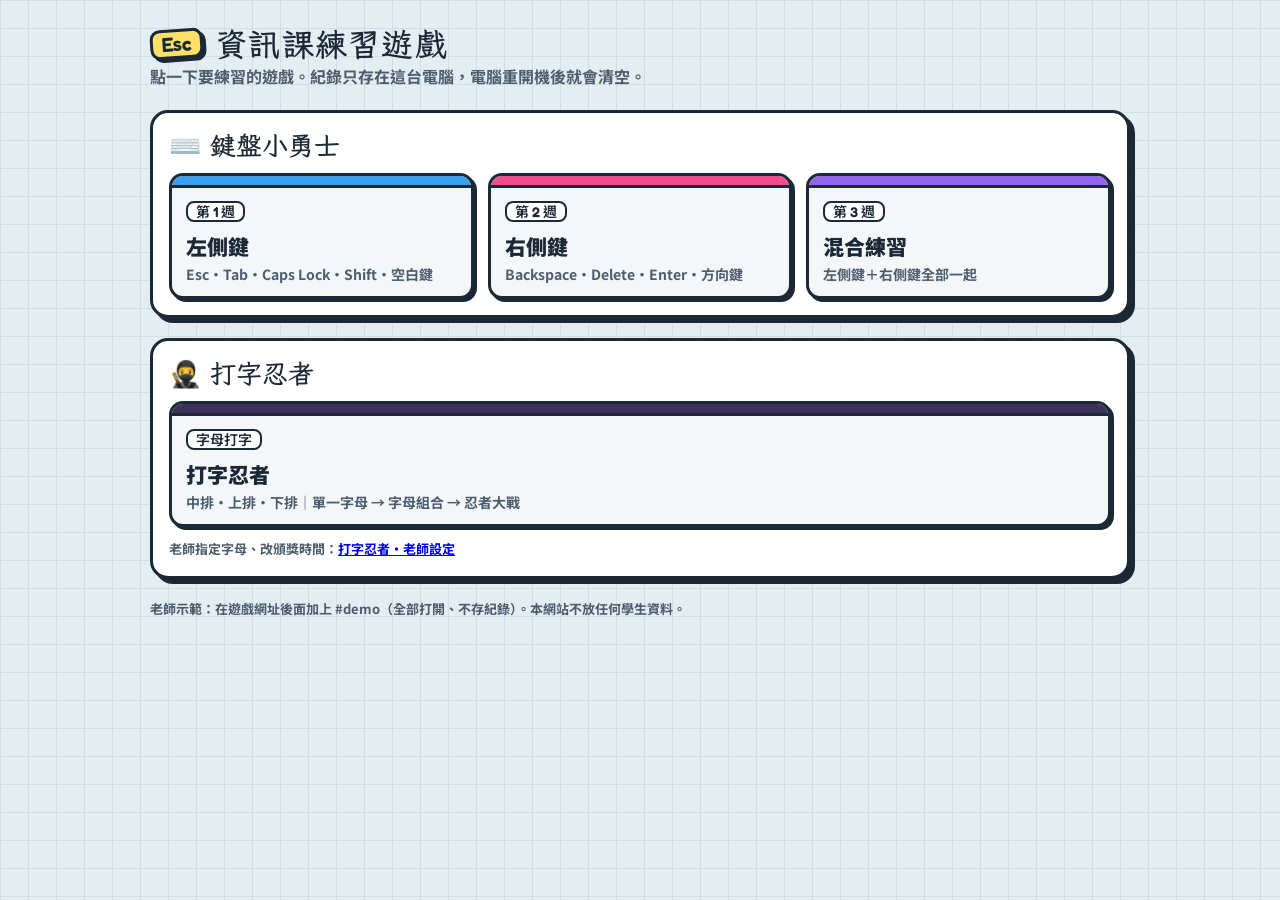
==== index.html @ ba7593b7 "新增打字忍者 v1.1 與老師設定頁 - typing-ninja.html：字母打字（第一關單一字母、第二關字母組合、第三關打字忍者），打字欄位訓練切換英文輸入法 - typing-setup.ht" ====
<!doctype html>
<html lang="zh-Hant">
<head>
<meta charset="utf-8">
<meta name="viewport" content="width=device-width, initial-scale=1">
<title>資訊課練習遊戲</title>
<link rel="preconnect" href="https://fonts.googleapis.com">
<link rel="preconnect" href="https://fonts.gstatic.com" crossorigin>
<link rel="stylesheet" href="https://fonts.googleapis.com/css2?family=Fredoka:wght@600&family=LXGW+WenKai+TC:wght@700&family=Noto+Sans+TC:wght@400;700;900&display=swap">
<style>
:root{--paper:#E3EDF2;--grid:#D0DEE6;--ink:#1B2836;--soft:#4C5D6E;--card:#fff;--wash:#F3F7FA;--hl:#FFE066;
  --c1:#3A9FEF;--c2:#EE4F8B;--c3:#9466EE;color-scheme:light}
*{box-sizing:border-box}
body{margin:0;min-height:100vh;background:var(--paper);
  background-image:linear-gradient(var(--grid) 1px,transparent 1px),linear-gradient(90deg,var(--grid) 1px,transparent 1px);
  background-size:28px 28px;color:var(--ink);font:16px/1.6 'Noto Sans TC','Microsoft JhengHei',sans-serif;padding:24px 16px}
.wrap{max-width:980px;margin:0 auto;display:grid;gap:20px}
h1,h2{font-family:'LXGW WenKai TC','Noto Sans TC',sans-serif;margin:0;line-height:1.25}
.brand{display:flex;align-items:center;gap:12px;flex-wrap:wrap}
.brand h1{font-size:32px;letter-spacing:.04em}
.tag{display:inline-block;background:var(--hl);border:3px solid var(--ink);border-radius:10px;padding:0 8px;box-shadow:3px 3px 0 var(--ink);font:600 20px 'Fredoka',sans-serif;transform:rotate(-4deg)}
.sub{color:var(--soft);font-weight:700;margin:0}
.unit{background:var(--card);border:3px solid var(--ink);border-radius:18px;box-shadow:5px 5px 0 var(--ink);padding:16px;display:grid;gap:12px}
.unit h2{font-size:26px}
.games{display:grid;grid-template-columns:repeat(auto-fit,minmax(240px,1fr));gap:14px}
a.game{display:flex;flex-direction:column;text-decoration:none;color:var(--ink);border:3px solid var(--ink);border-radius:14px;overflow:hidden;box-shadow:3px 3px 0 var(--ink);background:var(--wash);transition:transform .08s}
a.game:hover{background:var(--hl);transform:translate(-1px,-1px)}
a.game:active{transform:translate(2px,2px);box-shadow:1px 1px 0 var(--ink)}
a.game:focus-visible{outline:3px solid var(--c1);outline-offset:3px}
.band{height:12px;border-bottom:3px solid var(--ink)}
.body{padding:10px 14px}
.week{font:600 14px 'Fredoka','Noto Sans TC',sans-serif;background:#fff;border:2px solid var(--ink);border-radius:8px;padding:0 8px}
.name{display:block;font-weight:900;font-size:21px;margin-top:6px}
.keys{display:block;color:var(--soft);font-size:14px;font-weight:700}
.note{font-size:13px;color:var(--soft);font-weight:700;margin:0}
</style>
</head>
<body>
<div class="wrap">
  <header>
    <div class="brand"><span class="tag">Esc</span><h1>資訊課練習遊戲</h1></div>
    <p class="sub">點一下要練習的遊戲。紀錄只存在這台電腦，電腦重開機後就會清空。</p>
  </header>

  <section class="unit">
    <h2>⌨️ 鍵盤小勇士</h2>
    <div class="games">
      <a class="game" href="keyboard-w1.html"><span class="band" style="background:var(--c1)"></span>
        <span class="body"><span class="week">第 1 週</span><span class="name">左側鍵</span><span class="keys">Esc・Tab・Caps Lock・Shift・空白鍵</span></span></a>
      <a class="game" href="keyboard-w2.html"><span class="band" style="background:var(--c2)"></span>
        <span class="body"><span class="week">第 2 週</span><span class="name">右側鍵</span><span class="keys">Backspace・Delete・Enter・方向鍵</span></span></a>
      <a class="game" href="keyboard-w3.html"><span class="band" style="background:var(--c3)"></span>
        <span class="body"><span class="week">第 3 週</span><span class="name">混合練習</span><span class="keys">左側鍵＋右側鍵全部一起</span></span></a>
    </div>
  </section>

  <section class="unit">
    <h2>🥷 打字忍者</h2>
    <div class="games">
      <a class="game" href="typing-ninja.html"><span class="band" style="background:#3B2F5C"></span>
        <span class="body"><span class="week">字母打字</span><span class="name">打字忍者</span><span class="keys">中排・上排・下排｜單一字母 → 字母組合 → 忍者大戰</span></span></a>
    </div>
    <p class="note">老師指定字母、改頒獎時間：<a href="typing-setup.html">打字忍者・老師設定</a></p>
  </section>

  <p class="note">老師示範：在遊戲網址後面加上 #demo（全部打開、不存紀錄）。本網站不放任何學生資料。</p>
</div>
</body>
</html>
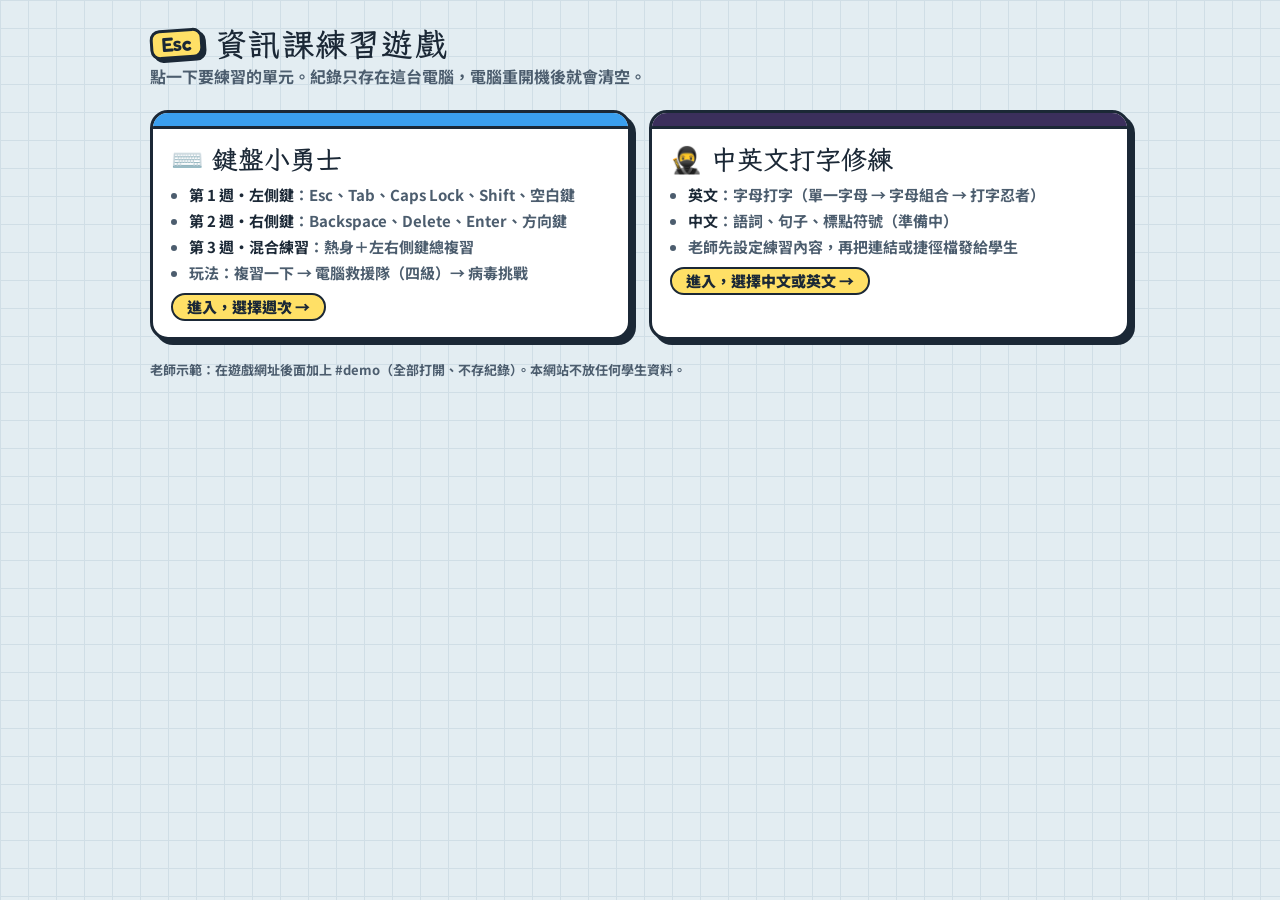
==== commit fe047407: "網站改版：目錄分類頁、教師設定頁重排、捷徑檔、回上頁按鈕 - index.html：鍵盤小勇士、中英文打字修練各一張卡片（條列主要內容） - keyboard.html：三週選擇頁，顯示這台電腦的進度" ====
--- a/index.html
+++ b/index.html
@@ -7,61 +7,39 @@
 <link rel="preconnect" href="https://fonts.googleapis.com">
 <link rel="preconnect" href="https://fonts.gstatic.com" crossorigin>
 <link rel="stylesheet" href="https://fonts.googleapis.com/css2?family=Fredoka:wght@600&family=LXGW+WenKai+TC:wght@700&family=Noto+Sans+TC:wght@400;700;900&display=swap">
-<style>
-:root{--paper:#E3EDF2;--grid:#D0DEE6;--ink:#1B2836;--soft:#4C5D6E;--card:#fff;--wash:#F3F7FA;--hl:#FFE066;
-  --c1:#3A9FEF;--c2:#EE4F8B;--c3:#9466EE;color-scheme:light}
-*{box-sizing:border-box}
-body{margin:0;min-height:100vh;background:var(--paper);
-  background-image:linear-gradient(var(--grid) 1px,transparent 1px),linear-gradient(90deg,var(--grid) 1px,transparent 1px);
-  background-size:28px 28px;color:var(--ink);font:16px/1.6 'Noto Sans TC','Microsoft JhengHei',sans-serif;padding:24px 16px}
-.wrap{max-width:980px;margin:0 auto;display:grid;gap:20px}
-h1,h2{font-family:'LXGW WenKai TC','Noto Sans TC',sans-serif;margin:0;line-height:1.25}
-.brand{display:flex;align-items:center;gap:12px;flex-wrap:wrap}
-.brand h1{font-size:32px;letter-spacing:.04em}
-.tag{display:inline-block;background:var(--hl);border:3px solid var(--ink);border-radius:10px;padding:0 8px;box-shadow:3px 3px 0 var(--ink);font:600 20px 'Fredoka',sans-serif;transform:rotate(-4deg)}
-.sub{color:var(--soft);font-weight:700;margin:0}
-.unit{background:var(--card);border:3px solid var(--ink);border-radius:18px;box-shadow:5px 5px 0 var(--ink);padding:16px;display:grid;gap:12px}
-.unit h2{font-size:26px}
-.games{display:grid;grid-template-columns:repeat(auto-fit,minmax(240px,1fr));gap:14px}
-a.game{display:flex;flex-direction:column;text-decoration:none;color:var(--ink);border:3px solid var(--ink);border-radius:14px;overflow:hidden;box-shadow:3px 3px 0 var(--ink);background:var(--wash);transition:transform .08s}
-a.game:hover{background:var(--hl);transform:translate(-1px,-1px)}
-a.game:active{transform:translate(2px,2px);box-shadow:1px 1px 0 var(--ink)}
-a.game:focus-visible{outline:3px solid var(--c1);outline-offset:3px}
-.band{height:12px;border-bottom:3px solid var(--ink)}
-.body{padding:10px 14px}
-.week{font:600 14px 'Fredoka','Noto Sans TC',sans-serif;background:#fff;border:2px solid var(--ink);border-radius:8px;padding:0 8px}
-.name{display:block;font-weight:900;font-size:21px;margin-top:6px}
-.keys{display:block;color:var(--soft);font-size:14px;font-weight:700}
-.note{font-size:13px;color:var(--soft);font-weight:700;margin:0}
-</style>
+<link rel="stylesheet" href="site.css">
 </head>
 <body>
 <div class="wrap">
   <header>
     <div class="brand"><span class="tag">Esc</span><h1>資訊課練習遊戲</h1></div>
-    <p class="sub">點一下要練習的遊戲。紀錄只存在這台電腦，電腦重開機後就會清空。</p>
+    <p class="sub">點一下要練習的單元。紀錄只存在這台電腦，電腦重開機後就會清空。</p>
   </header>
 
-  <section class="unit">
-    <h2>⌨️ 鍵盤小勇士</h2>
-    <div class="games">
-      <a class="game" href="keyboard-w1.html"><span class="band" style="background:var(--c1)"></span>
-        <span class="body"><span class="week">第 1 週</span><span class="name">左側鍵</span><span class="keys">Esc・Tab・Caps Lock・Shift・空白鍵</span></span></a>
-      <a class="game" href="keyboard-w2.html"><span class="band" style="background:var(--c2)"></span>
-        <span class="body"><span class="week">第 2 週</span><span class="name">右側鍵</span><span class="keys">Backspace・Delete・Enter・方向鍵</span></span></a>
-      <a class="game" href="keyboard-w3.html"><span class="band" style="background:var(--c3)"></span>
-        <span class="body"><span class="week">第 3 週</span><span class="name">混合練習</span><span class="keys">左側鍵＋右側鍵全部一起</span></span></a>
-    </div>
-  </section>
+  <div class="tiles">
+    <a class="tile" href="keyboard.html"><span class="band" style="background:var(--c1)"></span>
+      <span class="body">
+        <h2>⌨️ 鍵盤小勇士</h2>
+        <ul>
+          <li><b>第 1 週・左側鍵</b>：Esc、Tab、Caps Lock、Shift、空白鍵</li>
+          <li><b>第 2 週・右側鍵</b>：Backspace、Delete、Enter、方向鍵</li>
+          <li><b>第 3 週・混合練習</b>：熱身＋左右側鍵總複習</li>
+          <li>玩法：複習一下 → 電腦救援隊（四級）→ 病毒挑戰</li>
+        </ul>
+        <span class="go">進入，選擇週次 →</span>
+      </span></a>
 
-  <section class="unit">
-    <h2>🥷 打字忍者</h2>
-    <div class="games">
-      <a class="game" href="typing-ninja.html"><span class="band" style="background:#3B2F5C"></span>
-        <span class="body"><span class="week">字母打字</span><span class="name">打字忍者</span><span class="keys">中排・上排・下排｜單一字母 → 字母組合 → 忍者大戰</span></span></a>
-    </div>
-    <p class="note">老師指定字母、改頒獎時間：<a href="typing-setup.html">打字忍者・老師設定</a></p>
-  </section>
+    <a class="tile" href="typing.html"><span class="band" style="background:var(--c4)"></span>
+      <span class="body">
+        <h2>🥷 中英文打字修練</h2>
+        <ul>
+          <li><b>英文</b>：字母打字（單一字母 → 字母組合 → 打字忍者）</li>
+          <li><b>中文</b>：語詞、句子、標點符號（準備中）</li>
+          <li>老師先設定練習內容，再把連結或捷徑檔發給學生</li>
+        </ul>
+        <span class="go">進入，選擇中文或英文 →</span>
+      </span></a>
+  </div>
 
   <p class="note">老師示範：在遊戲網址後面加上 #demo（全部打開、不存紀錄）。本網站不放任何學生資料。</p>
 </div>
--- a/site.css
+++ b/site.css
@@ -0,0 +1,46 @@
+/* 資訊課網站：目錄頁、分類頁、老師設定頁共用樣式（遊戲頁各自獨立） */
+:root{--paper:#E3EDF2;--grid:#D0DEE6;--ink:#1B2836;--soft:#4C5D6E;--card:#fff;--wash:#F3F7FA;--hl:#FFE066;--good:#1FA963;--bad:#E5484D;
+  --c1:#3A9FEF;--c2:#EE4F8B;--c3:#9466EE;--c4:#3B2F5C;--c5:#1FA963;--case:#26323F;--dim:#D9E1E8;--edge:#AEBBC7;color-scheme:light}
+*{box-sizing:border-box}
+body{margin:0;min-height:100vh;background:var(--paper);background-image:linear-gradient(var(--grid) 1px,transparent 1px),linear-gradient(90deg,var(--grid) 1px,transparent 1px);
+  background-size:28px 28px;color:var(--ink);font:16px/1.6 'Noto Sans TC','Microsoft JhengHei',sans-serif;padding:24px 16px 40px}
+.wrap{max-width:980px;margin:0 auto;display:grid;gap:20px}
+h1,h2,h3{font-family:'LXGW WenKai TC','Noto Sans TC',sans-serif;margin:0;line-height:1.25;text-wrap:balance}
+p{margin:0}
+a{color:inherit}
+.brand{display:flex;align-items:center;gap:12px;flex-wrap:wrap}
+.brand h1{font-size:32px;letter-spacing:.04em}
+.tag{display:inline-block;background:var(--hl);border:3px solid var(--ink);border-radius:10px;padding:0 8px;box-shadow:3px 3px 0 var(--ink);font:600 20px 'Fredoka',sans-serif;transform:rotate(-4deg)}
+.crumb{font-size:14px;font-weight:700;color:var(--soft)}
+.crumb a{color:var(--soft)}
+.sub{color:var(--soft);font-weight:700}
+.note{font-size:13px;color:var(--soft);font-weight:700}
+.card{background:var(--card);border:3px solid var(--ink);border-radius:18px;box-shadow:5px 5px 0 var(--ink);padding:18px;display:grid;gap:12px}
+
+/* 大卡片（目錄、分類） */
+.tiles{display:grid;grid-template-columns:repeat(auto-fit,minmax(280px,1fr));gap:18px}
+a.tile,div.tile{display:flex;flex-direction:column;text-decoration:none;color:var(--ink);background:var(--card);border:3px solid var(--ink);border-radius:18px;box-shadow:5px 5px 0 var(--ink);overflow:hidden;transition:transform .08s}
+a.tile:hover{transform:translate(-2px,-2px);box-shadow:7px 7px 0 var(--ink)}
+a.tile:active{transform:translate(2px,2px);box-shadow:2px 2px 0 var(--ink)}
+a.tile:focus-visible,.btn:focus-visible,.k:focus-visible{outline:3px solid var(--c1);outline-offset:3px}
+.tile .band{height:16px;border-bottom:3px solid var(--ink)}
+.tile .body{padding:14px 18px 16px;display:grid;gap:8px}
+.tile h2{font-size:26px;display:flex;align-items:center;gap:8px}
+.tile ul{margin:0;padding-left:1.2em;font-size:15px;font-weight:700;color:var(--soft);display:grid;gap:2px}
+.tile li b{color:var(--ink)}
+.tile .go{justify-self:start;font-weight:900;background:var(--hl);border:2px solid var(--ink);border-radius:999px;padding:0 14px;font-size:15px}
+div.tile.off{opacity:.6}
+div.tile.off .go{background:var(--wash)}
+.pill{display:inline-block;font:600 13px 'Fredoka','Noto Sans TC',sans-serif;background:#fff;border:2px solid var(--ink);border-radius:8px;padding:0 8px}
+.prog{display:flex;flex-wrap:wrap;gap:6px;font-size:13px;font-weight:900}
+.prog span{border:2px solid var(--ink);border-radius:999px;padding:0 8px;background:var(--wash)}
+.prog span.on{background:var(--hl)}
+
+/* 按鈕與頁尾導覽 */
+.btn{display:inline-flex;align-items:center;gap:6px;font:700 15px 'Noto Sans TC',sans-serif;padding:6px 16px;border:3px solid var(--ink);border-radius:12px;background:var(--card);color:var(--ink);box-shadow:3px 3px 0 var(--ink);cursor:pointer;text-decoration:none}
+.btn:hover{background:var(--wash)}
+.btn:active{transform:translate(2px,2px);box-shadow:1px 1px 0 var(--ink)}
+.btn.primary{background:var(--hl)}
+.btn:disabled{opacity:.45;cursor:not-allowed}
+.row{display:flex;gap:10px;flex-wrap:wrap;align-items:center}
+.footnav{display:flex;gap:10px;flex-wrap:wrap;justify-content:center;padding-top:8px;border-top:3px dashed var(--edge);margin-top:4px}
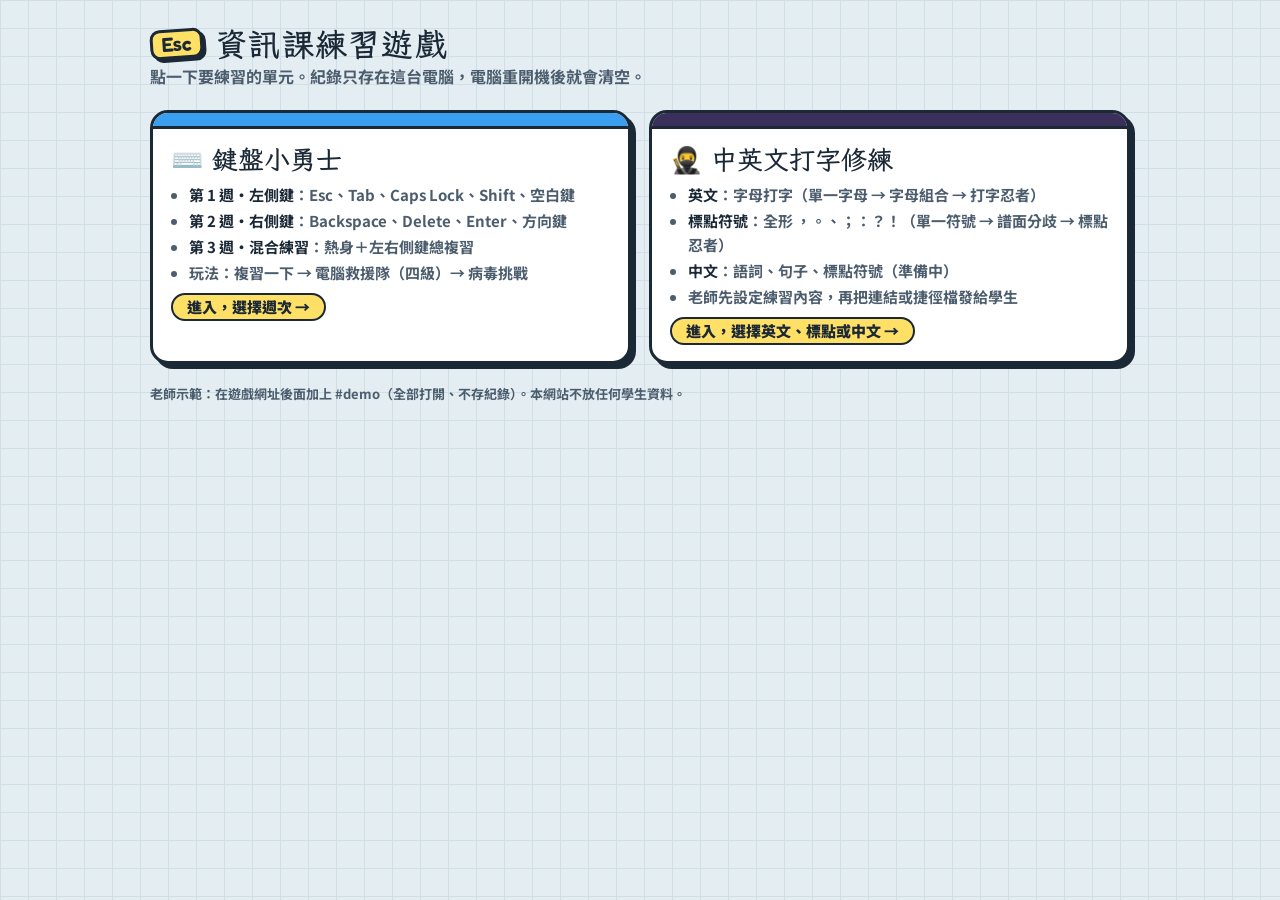
==== commit 3e36db76: "新增標點符號大挑戰；打字第一關不限時、正數計時；忍者打錯不扣命、修正關卡數字與殘影 Co-Authored-By: Claude Opus 5.5 <noreply@anthropic.com> Cl" ====
--- a/index.html
+++ b/index.html
@@ -34,10 +34,11 @@
         <h2>🥷 中英文打字修練</h2>
         <ul>
           <li><b>英文</b>：字母打字（單一字母 → 字母組合 → 打字忍者）</li>
+          <li><b>標點符號</b>：全形 ，。、；：？！（單一符號 → 譜面分歧 → 標點忍者）</li>
           <li><b>中文</b>：語詞、句子、標點符號（準備中）</li>
           <li>老師先設定練習內容，再把連結或捷徑檔發給學生</li>
         </ul>
-        <span class="go">進入，選擇中文或英文 →</span>
+        <span class="go">進入，選擇英文、標點或中文 →</span>
       </span></a>
   </div>
 
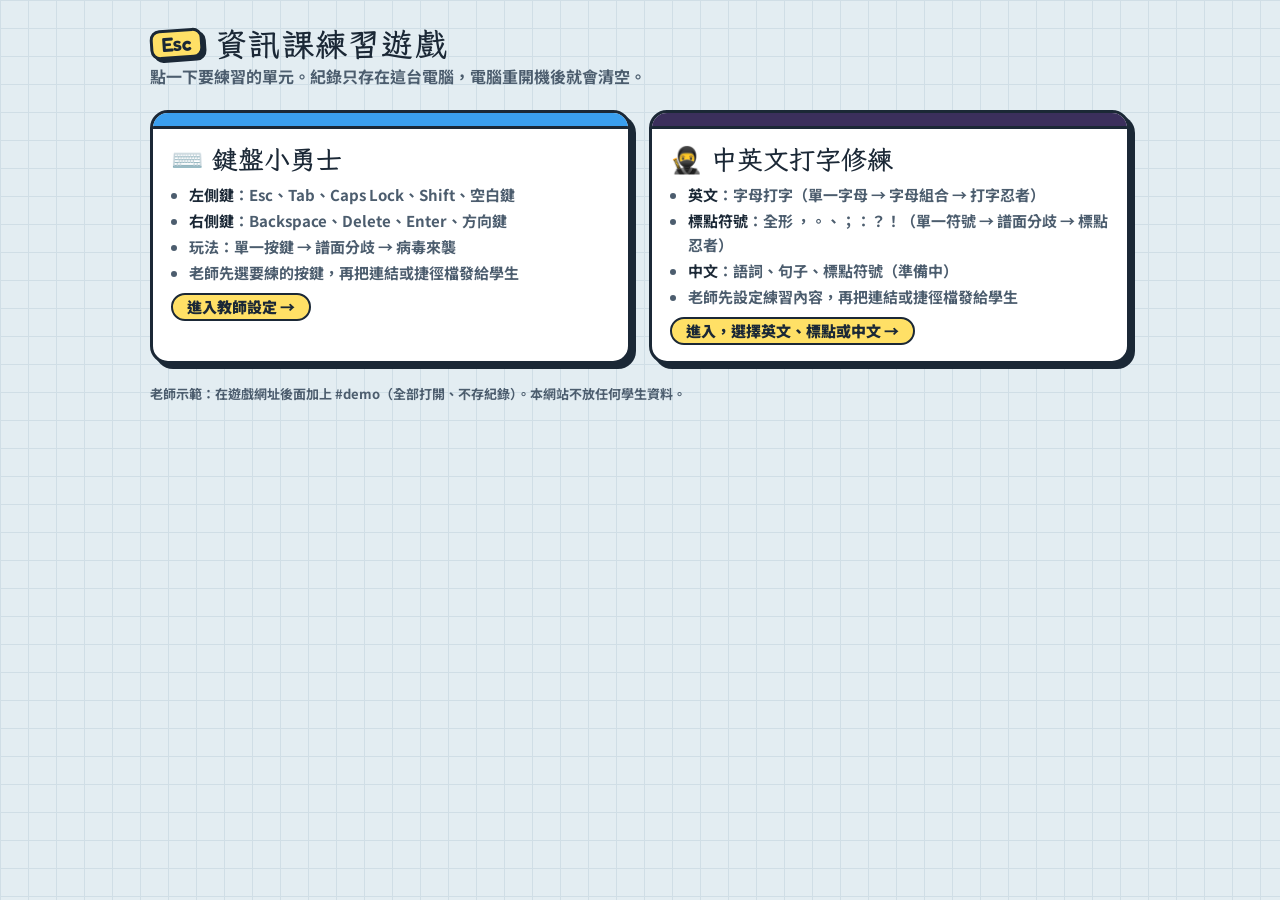
==== commit 1119e8a7: "鍵盤小勇士改版、取消自動頒獎、快速選複選、選字虛線 - 鍵盤小勇士：keyboard.html 改成教師設定（選按鍵→學生連結／捷徑檔）；新遊戲 keyboard-hero.html   和打字同一份" ====
--- a/index.html
+++ b/index.html
@@ -21,12 +21,12 @@
       <span class="body">
         <h2>⌨️ 鍵盤小勇士</h2>
         <ul>
-          <li><b>第 1 週・左側鍵</b>：Esc、Tab、Caps Lock、Shift、空白鍵</li>
-          <li><b>第 2 週・右側鍵</b>：Backspace、Delete、Enter、方向鍵</li>
-          <li><b>第 3 週・混合練習</b>：熱身＋左右側鍵總複習</li>
-          <li>玩法：複習一下 → 電腦救援隊（四級）→ 病毒挑戰</li>
+          <li><b>左側鍵</b>：Esc、Tab、Caps Lock、Shift、空白鍵</li>
+          <li><b>右側鍵</b>：Backspace、Delete、Enter、方向鍵</li>
+          <li>玩法：單一按鍵 → 譜面分歧 → 病毒來襲</li>
+          <li>老師先選要練的按鍵，再把連結或捷徑檔發給學生</li>
         </ul>
-        <span class="go">進入，選擇週次 →</span>
+        <span class="go">進入教師設定 →</span>
       </span></a>
 
     <a class="tile" href="typing.html"><span class="band" style="background:var(--c4)"></span>
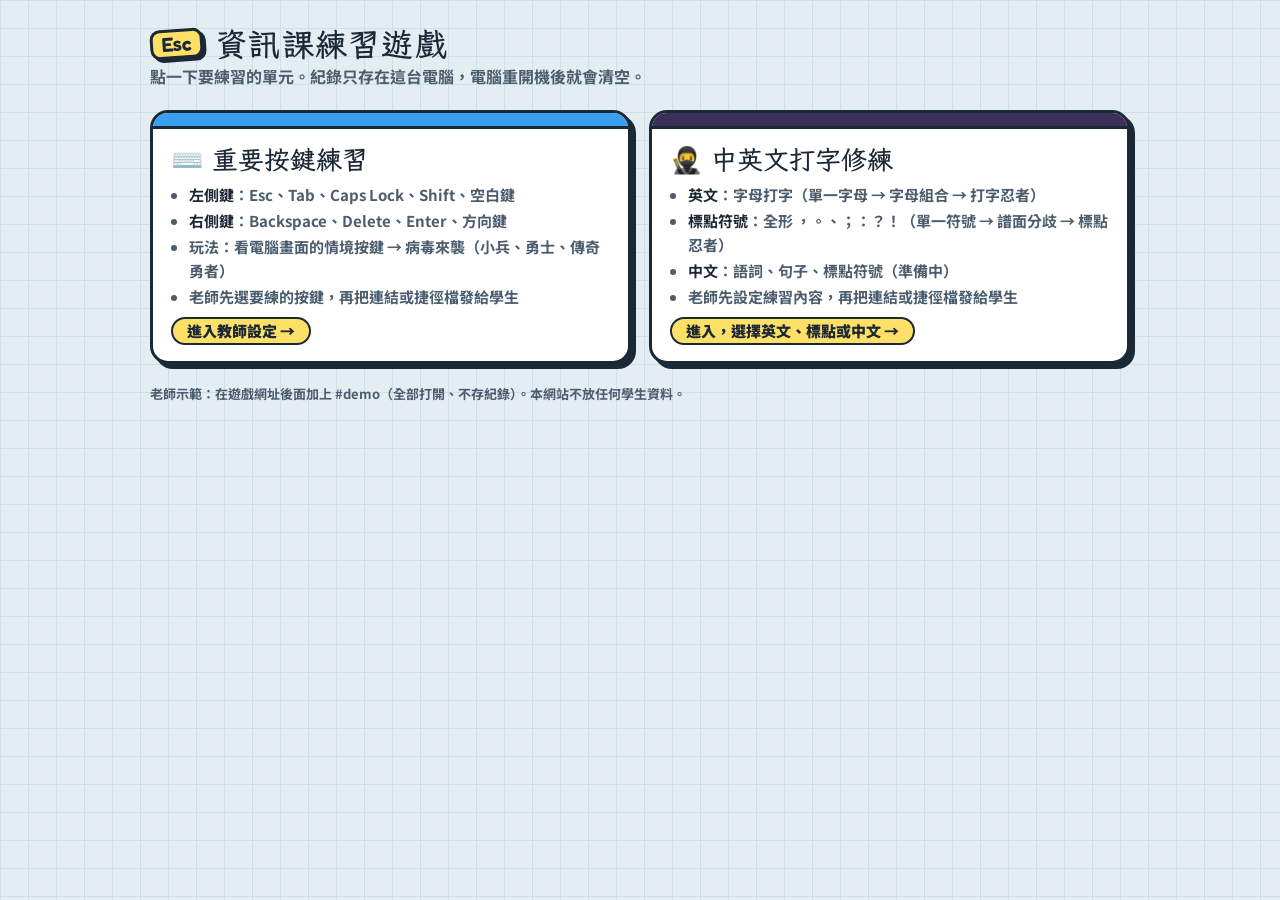
==== commit a57fbd3d: "重要按鍵練習（原鍵盤小勇士）：改回看情境按按鍵、刪除譜面分歧、病毒來襲小兵／勇士／傳奇勇者 - 改名「重要按鍵練習」，稱號維持勇士主題 - 第一關：舊版電腦救援隊的情境畫面，正數計時、按到對為止，3 " ====
--- a/index.html
+++ b/index.html
@@ -19,11 +19,11 @@
   <div class="tiles">
     <a class="tile" href="keyboard.html"><span class="band" style="background:var(--c1)"></span>
       <span class="body">
-        <h2>⌨️ 鍵盤小勇士</h2>
+        <h2>⌨️ 重要按鍵練習</h2>
         <ul>
           <li><b>左側鍵</b>：Esc、Tab、Caps Lock、Shift、空白鍵</li>
           <li><b>右側鍵</b>：Backspace、Delete、Enter、方向鍵</li>
-          <li>玩法：單一按鍵 → 譜面分歧 → 病毒來襲</li>
+          <li>玩法：看電腦畫面的情境按鍵 → 病毒來襲（小兵、勇士、傳奇勇者）</li>
           <li>老師先選要練的按鍵，再把連結或捷徑檔發給學生</li>
         </ul>
         <span class="go">進入教師設定 →</span>
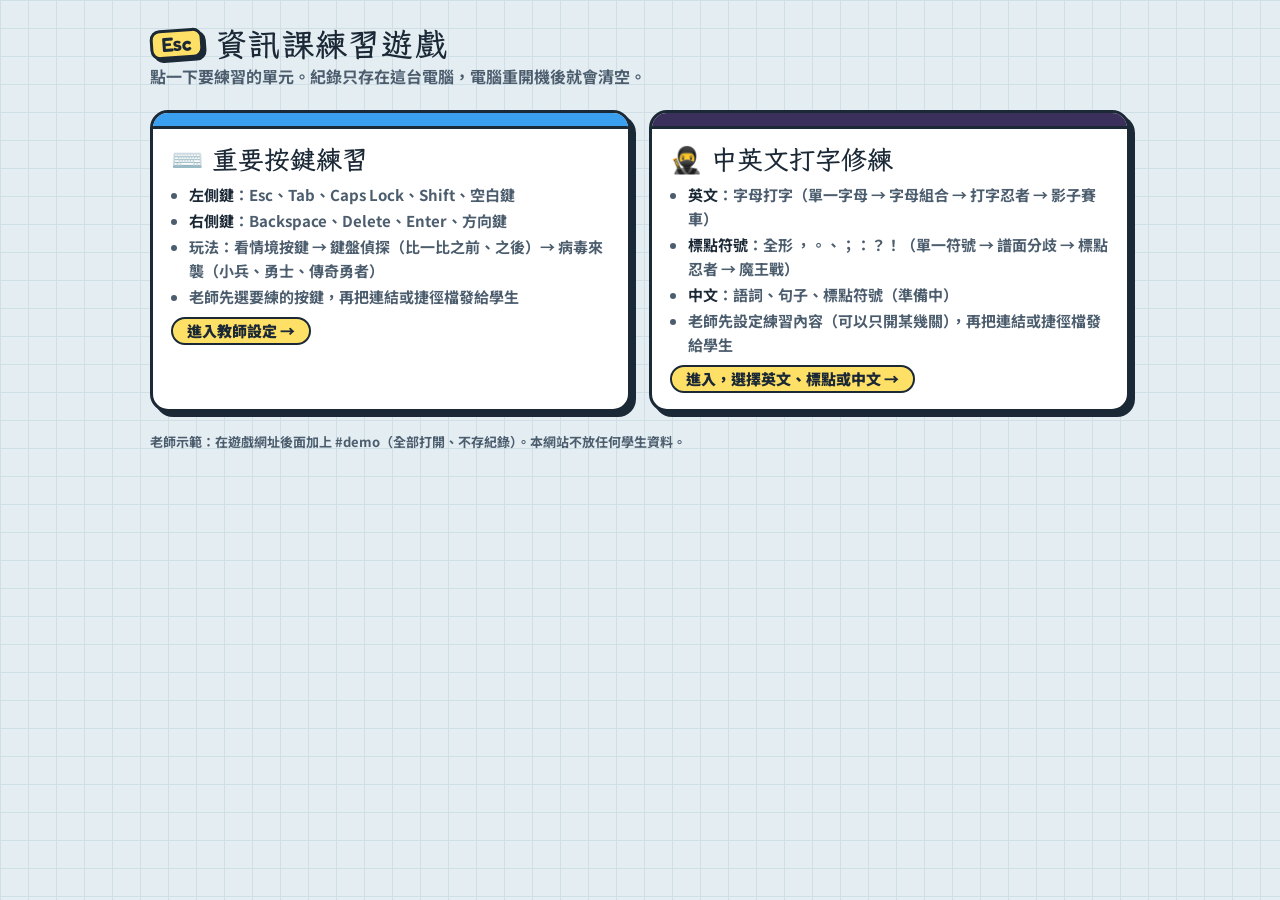
==== commit bbbd0ae6: "關卡安排（另開一頁、指定關卡＋起始級）；英文第四關影子賽車；重要按鍵第二關鍵盤偵探" ====
--- a/index.html
+++ b/index.html
@@ -23,7 +23,7 @@
         <ul>
           <li><b>左側鍵</b>：Esc、Tab、Caps Lock、Shift、空白鍵</li>
           <li><b>右側鍵</b>：Backspace、Delete、Enter、方向鍵</li>
-          <li>玩法：看電腦畫面的情境按鍵 → 病毒來襲（小兵、勇士、傳奇勇者）</li>
+          <li>玩法：看情境按鍵 → 鍵盤偵探（比一比之前、之後）→ 病毒來襲（小兵、勇士、傳奇勇者）</li>
           <li>老師先選要練的按鍵，再把連結或捷徑檔發給學生</li>
         </ul>
         <span class="go">進入教師設定 →</span>
@@ -33,10 +33,10 @@
       <span class="body">
         <h2>🥷 中英文打字修練</h2>
         <ul>
-          <li><b>英文</b>：字母打字（單一字母 → 字母組合 → 打字忍者）</li>
-          <li><b>標點符號</b>：全形 ，。、；：？！（單一符號 → 譜面分歧 → 標點忍者）</li>
+          <li><b>英文</b>：字母打字（單一字母 → 字母組合 → 打字忍者 → 影子賽車）</li>
+          <li><b>標點符號</b>：全形 ，。、；：？！（單一符號 → 譜面分歧 → 標點忍者 → 魔王戰）</li>
           <li><b>中文</b>：語詞、句子、標點符號（準備中）</li>
-          <li>老師先設定練習內容，再把連結或捷徑檔發給學生</li>
+          <li>老師先設定練習內容（可以只開某幾關），再把連結或捷徑檔發給學生</li>
         </ul>
         <span class="go">進入，選擇英文、標點或中文 →</span>
       </span></a>
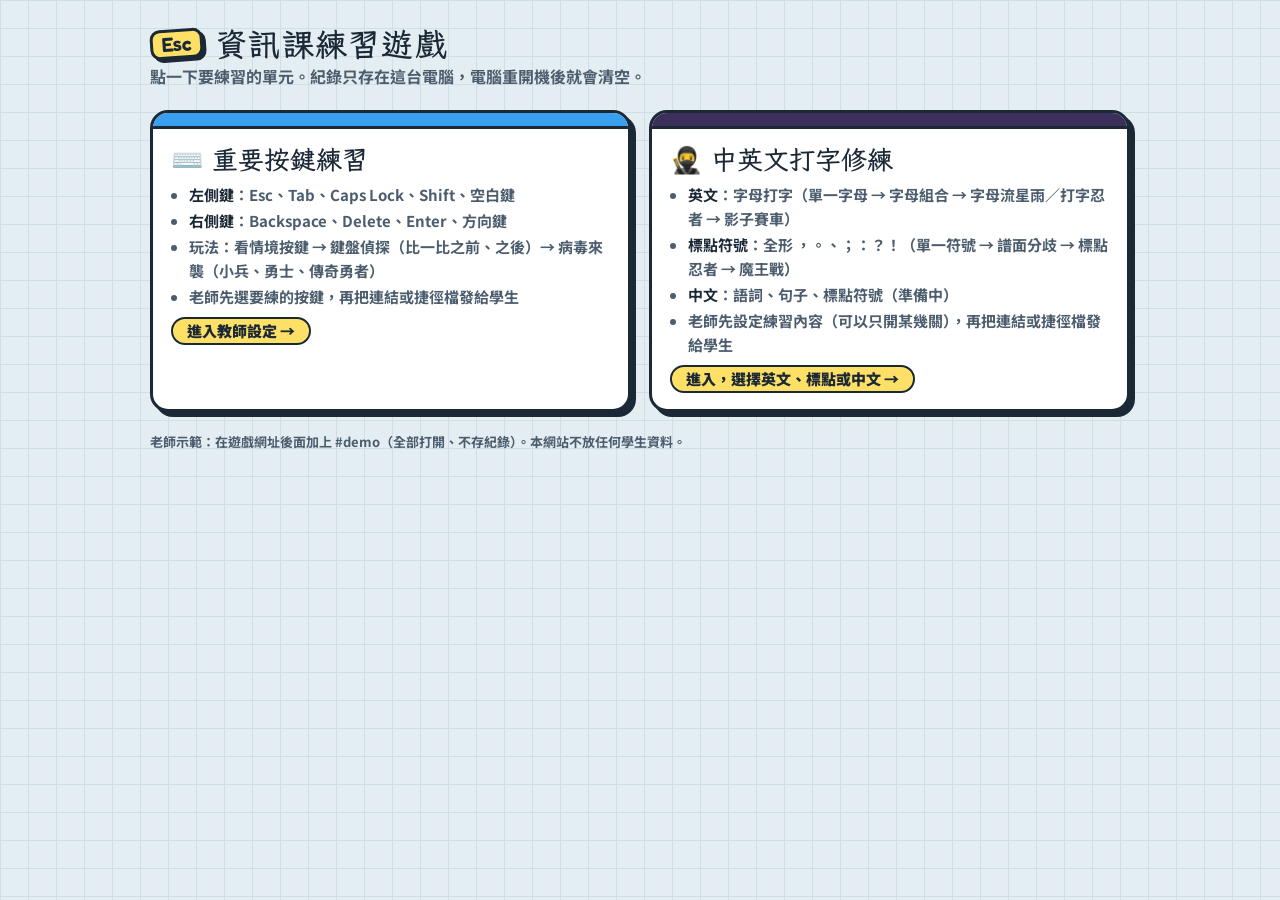
==== commit 1ca00f25: "英文第二關分三小關（2／3／4～5 字母，相鄰→左右交錯→跳躍）；第三關三小關玩過就打開；新增字母流星雨（預設，四年級以上可選打字忍者） Co-Authored-By: Claude Opus 5.5" ====
--- a/index.html
+++ b/index.html
@@ -33,7 +33,7 @@
       <span class="body">
         <h2>🥷 中英文打字修練</h2>
         <ul>
-          <li><b>英文</b>：字母打字（單一字母 → 字母組合 → 打字忍者 → 影子賽車）</li>
+          <li><b>英文</b>：字母打字（單一字母 → 字母組合 → 字母流星雨／打字忍者 → 影子賽車）</li>
           <li><b>標點符號</b>：全形 ，。、；：？！（單一符號 → 譜面分歧 → 標點忍者 → 魔王戰）</li>
           <li><b>中文</b>：語詞、句子、標點符號（準備中）</li>
           <li>老師先設定練習內容（可以只開某幾關），再把連結或捷徑檔發給學生</li>
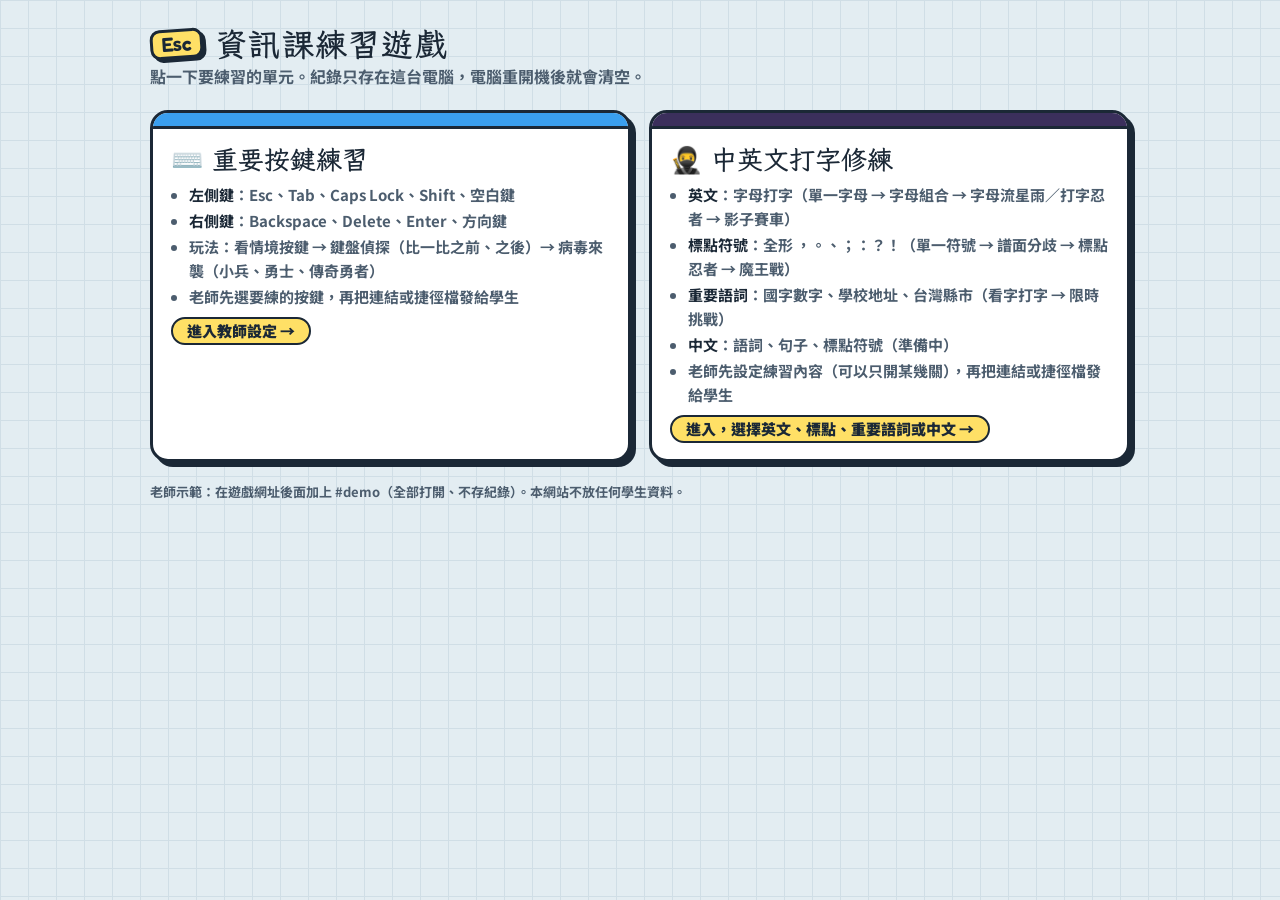
==== commit 10abc9b7: "新增「重要語詞訓練」：國字數字（小寫／大寫）、學校地址、台灣縣市；教師設定頁＋學生練習頁（看字打字 → 限時挑戰） Co-Authored-By: Claude Opus 5.5 <noreply@a" ====
--- a/index.html
+++ b/index.html
@@ -35,10 +35,11 @@
         <ul>
           <li><b>英文</b>：字母打字（單一字母 → 字母組合 → 字母流星雨／打字忍者 → 影子賽車）</li>
           <li><b>標點符號</b>：全形 ，。、；：？！（單一符號 → 譜面分歧 → 標點忍者 → 魔王戰）</li>
+          <li><b>重要語詞</b>：國字數字、學校地址、台灣縣市（看字打字 → 限時挑戰）</li>
           <li><b>中文</b>：語詞、句子、標點符號（準備中）</li>
           <li>老師先設定練習內容（可以只開某幾關），再把連結或捷徑檔發給學生</li>
         </ul>
-        <span class="go">進入，選擇英文、標點或中文 →</span>
+        <span class="go">進入，選擇英文、標點、重要語詞或中文 →</span>
       </span></a>
   </div>
 
